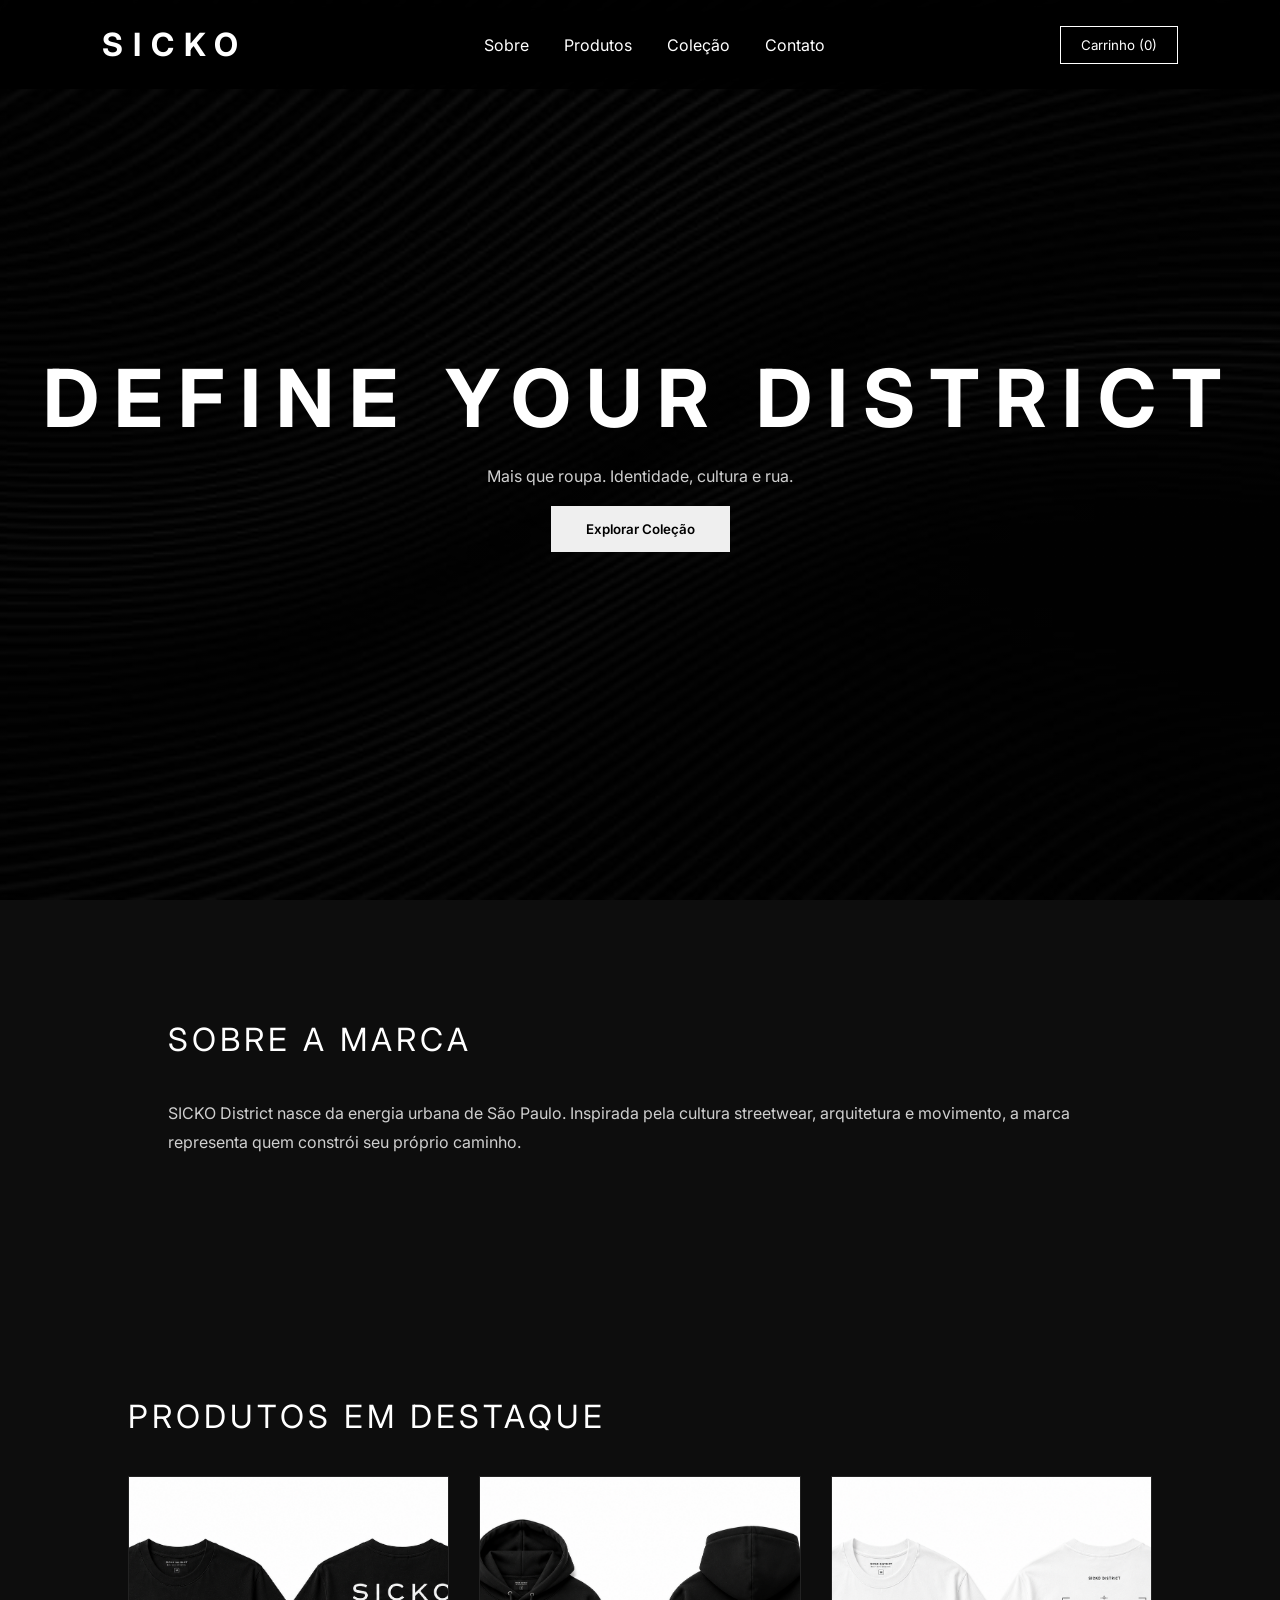
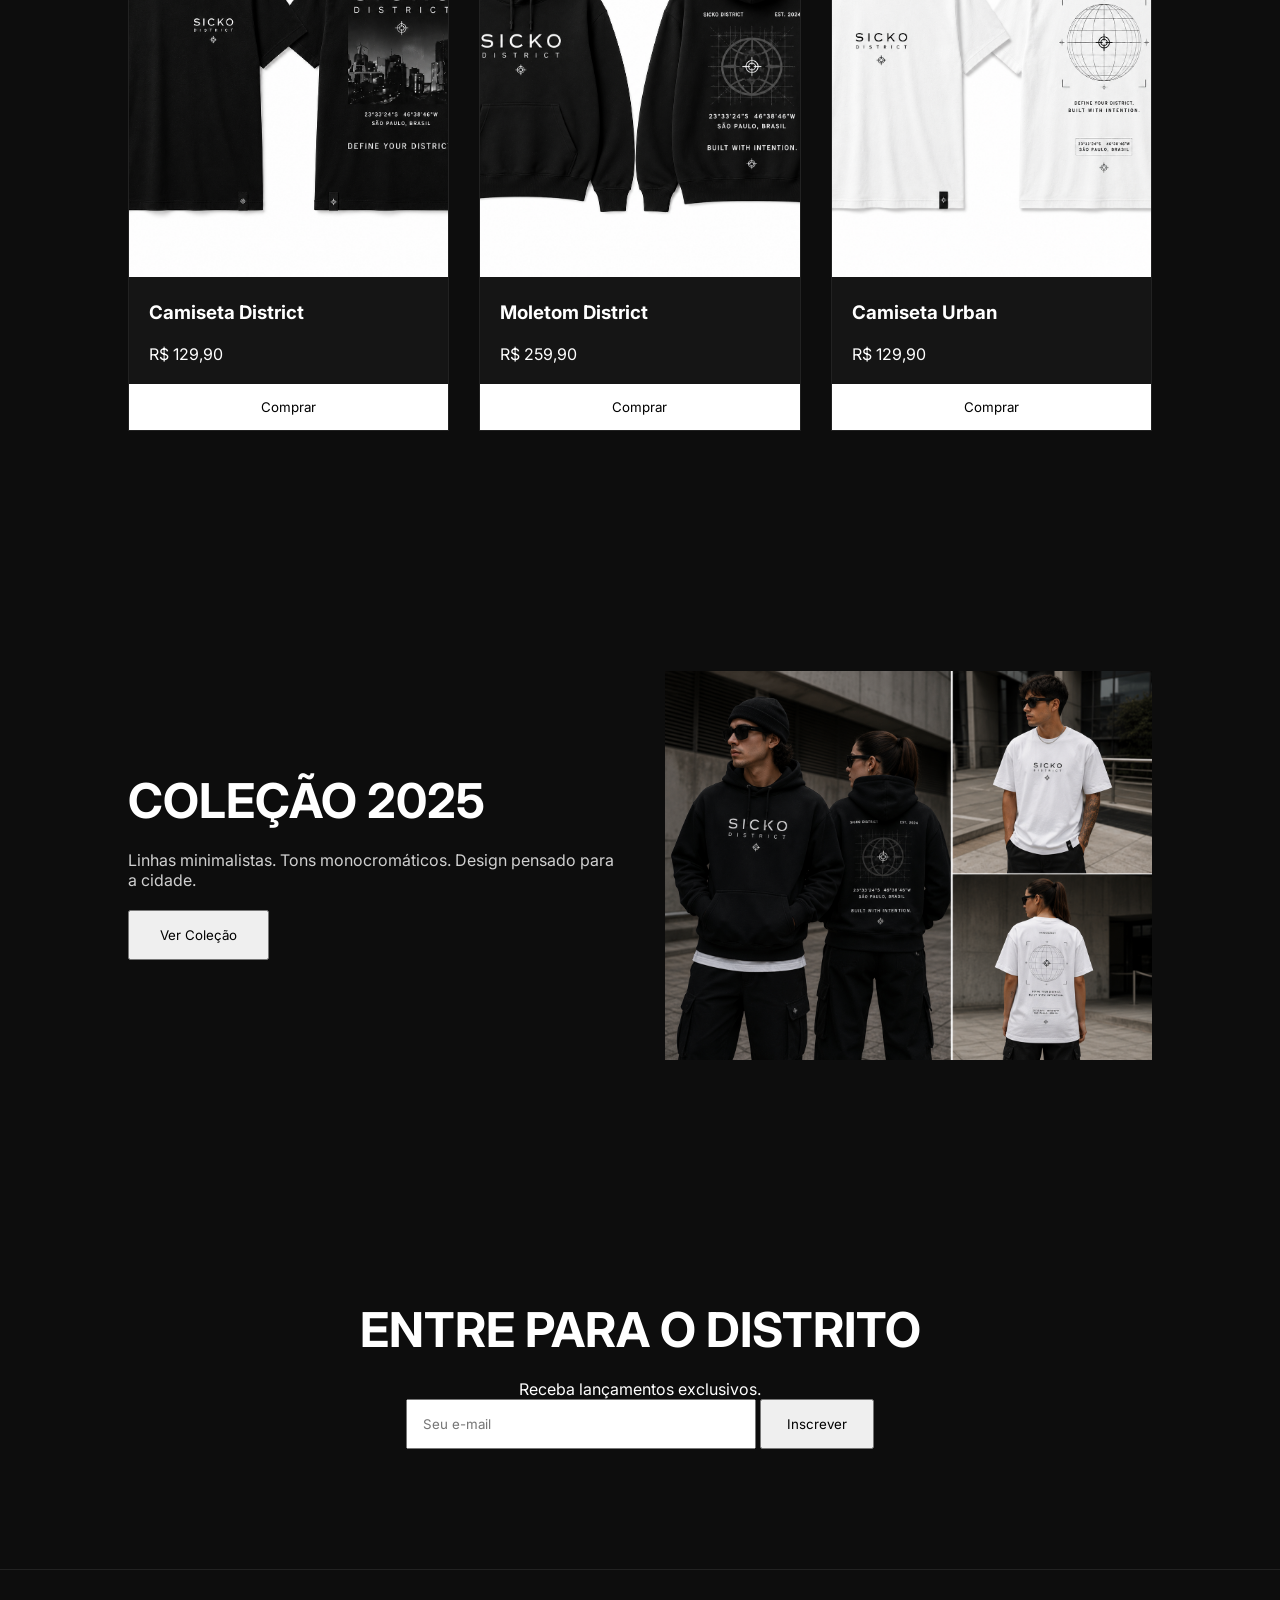
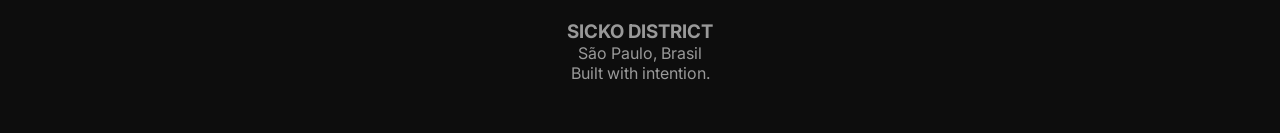
==== index.html @ 74ba01bd "Add files via upload" ====
<!DOCTYPE html>
<html lang="pt-BR">
<head>
    <meta charset="UTF-8">
    <meta name="viewport" content="width=device-width, initial-scale=1.0">
    <title>SICKO District</title>

    <link rel="stylesheet" href="style.css">

    <link href="https://fonts.googleapis.com/css2?family=Inter:wght@300;400;500;600;700&display=swap" rel="stylesheet">
    <link rel="icon" href="imagens/crosshair.png" type="image/x-icon">

</head>
<body>

    <header>
        <a href="#"><div class="logo">
            SICKO
        </div>
        </a>

        <nav>
            <a href="#sobre">Sobre</a>
            <a href="#produtos">Produtos</a>
            <a href="#colecao">Coleção</a>
            <a href="#contato">Contato</a>
        </nav>

        <button class="cart-btn">
            Carrinho (0)
        </button>
    </header>

    <section class="hero">

        <div class="overlay"></div>

        <div class="hero-content">

            <h1>DEFINE YOUR DISTRICT</h1>

            <p>
                Mais que roupa. Identidade, cultura e rua.
            </p>

            <button>
                Explorar Coleção
            </button>

        </div>

    </section>

    <section id="sobre" class="about">

        <div class="section-title">
            SOBRE A MARCA
        </div>

        <p>
            SICKO District nasce da energia urbana de São Paulo.
            Inspirada pela cultura streetwear, arquitetura e movimento,
            a marca representa quem constrói seu próprio caminho.
        </p>

    </section>

    <section id="produtos" class="products">

        <div class="section-title">
            PRODUTOS EM DESTAQUE
        </div>

        <div class="product-grid">

            <div class="product-card">

                <img src="imagens/camisetasickopreto.png">

                <h3>Camiseta District</h3>

                <span>R$ 129,90</span>

                <button>Comprar</button>

            </div>

            <div class="product-card">

                <img src="imagens/moletomsickopreto.png">

                <h3>Moletom District</h3>

                <span>R$ 259,90</span>

                <button>Comprar</button>

            </div>

            <div class="product-card">

                <img src="imagens/camisetasickobranca.png">

                <h3>Camiseta Urban</h3>

                <span>R$ 129,90</span>

                <button>Comprar</button>

            </div>

        </div>

    </section>

    <section id="colecao" class="collection">

        <div class="collection-content">

            <div>
                <h2>COLEÇÃO 2025</h2>

                <p>
                    Linhas minimalistas.
                    Tons monocromáticos.
                    Design pensado para a cidade.
                </p>

                <button>Ver Coleção</button>
            </div>

            <img src="imagens/colecao.png">

        </div>

    </section>

    <section class="newsletter">

        <h2>ENTRE PARA O DISTRITO</h2>

        <p>
            Receba lançamentos exclusivos.
        </p>

        <div>

            <input type="email" placeholder="Seu e-mail">

            <button>Inscrever</button>

        </div>

    </section>

    <footer id="contato">

        <h3>SICKO DISTRICT</h3>

        <p>São Paulo, Brasil</p>

        <p>Built with intention.</p>

    </footer>

</body>
</html>
---- style.css ----
*{
    margin:0;
    padding:0;
    box-sizing:border-box;
    font-family:'Inter',sans-serif;
}

:root{
    --black:#0D0D0D;
    --dark:#2A2A2A;
    --gray:#757575;
    --white:#FFFFFF;
}

body{
    background:var(--black);
    color:var(--white);
}

header{
    position:fixed;
    width:100%;
    display:flex;
    justify-content:space-between;
    align-items:center;
    padding:25px 8%;
    z-index:100;
    background:rgba(0,0,0,.85);
    backdrop-filter:blur(10px);
}

header a {
    text-decoration: none;
    color: var(--white);
}
.logo{
    font-size:2rem;
    letter-spacing:10px;
    font-weight:700;
}

nav{
    display:flex;
    gap:35px;
}

nav a{
    text-decoration:none;
    color:white;
    transition:.3s;
}

nav a:hover{
    opacity:.6;
}

.cart-btn{
    border:1px solid white;
    background:none;
    color:white;
    padding:10px 20px;
    cursor:pointer;
}

.hero{
    height:100vh;

    background:
    linear-gradient(rgba(0,0,0,.6),
    rgba(0,0,0,.7)),
    url(imagens/darkgray.jpg);

    background-size:cover;
    background-position:center;

    display:flex;
    justify-content:center;
    align-items:center;
    text-align:center;
}

.hero h1{
    font-size:5rem;
    letter-spacing:15px;
}

.hero p{
    margin:20px 0;
    color:#d0d0d0;
}

.hero button{
    padding:15px 35px;
    border:none;
    cursor:pointer;
    font-weight:600;
}

.section-title{
    font-size:2rem;
    margin-bottom:40px;
    letter-spacing:4px;
}

.about{
    padding:120px 10%;
    max-width:1200px;
    margin:auto;
}

.about p{
    color:#cfcfcf;
    line-height:1.8;
}

.products{
    padding:120px 10%;
}

.product-grid{
    display:grid;
    grid-template-columns:repeat(auto-fit,minmax(300px,1fr));
    gap:30px;
}

.product-card{
    background:#151515;
    border:1px solid #222;
    transition:.3s;
}

.product-card:hover{
    transform:translateY(-8px);
}

.product-card img{
    width:100%;
    height:400px;
    object-fit:cover;
}

.product-card h3{
    padding:20px;
}

.product-card span{
    display:block;
    padding:0 20px;
}

.product-card button{
    width:100%;
    margin-top:20px;
    padding:15px;
    border:none;
    background:white;
    cursor:pointer;
}

.collection{
    padding:120px 10%;
}

.collection-content{
    display:grid;
    grid-template-columns:1fr 1fr;
    gap:50px;
    align-items:center;
}

.collection img{
    width:100%;
}

.collection h2{
    font-size:3rem;
    margin-bottom:20px;
}

.collection p{
    color:#d0d0d0;
    margin-bottom:20px;
}

.collection button{
    padding:15px 30px;
}

.newsletter{
    padding:120px 10%;
    text-align:center;
}

.newsletter h2{
    font-size:3rem;
    margin-bottom:20px;
}

.newsletter input{
    width:350px;
    padding:15px;
}

.newsletter button{
    padding:15px 25px;
}

footer{
    border-top:1px solid #222;
    text-align:center;
    padding:50px;
    color:#999;
}

@media(max-width:768px){

    nav{
        display:none;
    }

    .hero h1{
        font-size:3rem;
    }

    .collection-content{
        grid-template-columns:1fr;
    }

    .newsletter input{
        width:100%;
        margin-bottom:15px;
    }
}
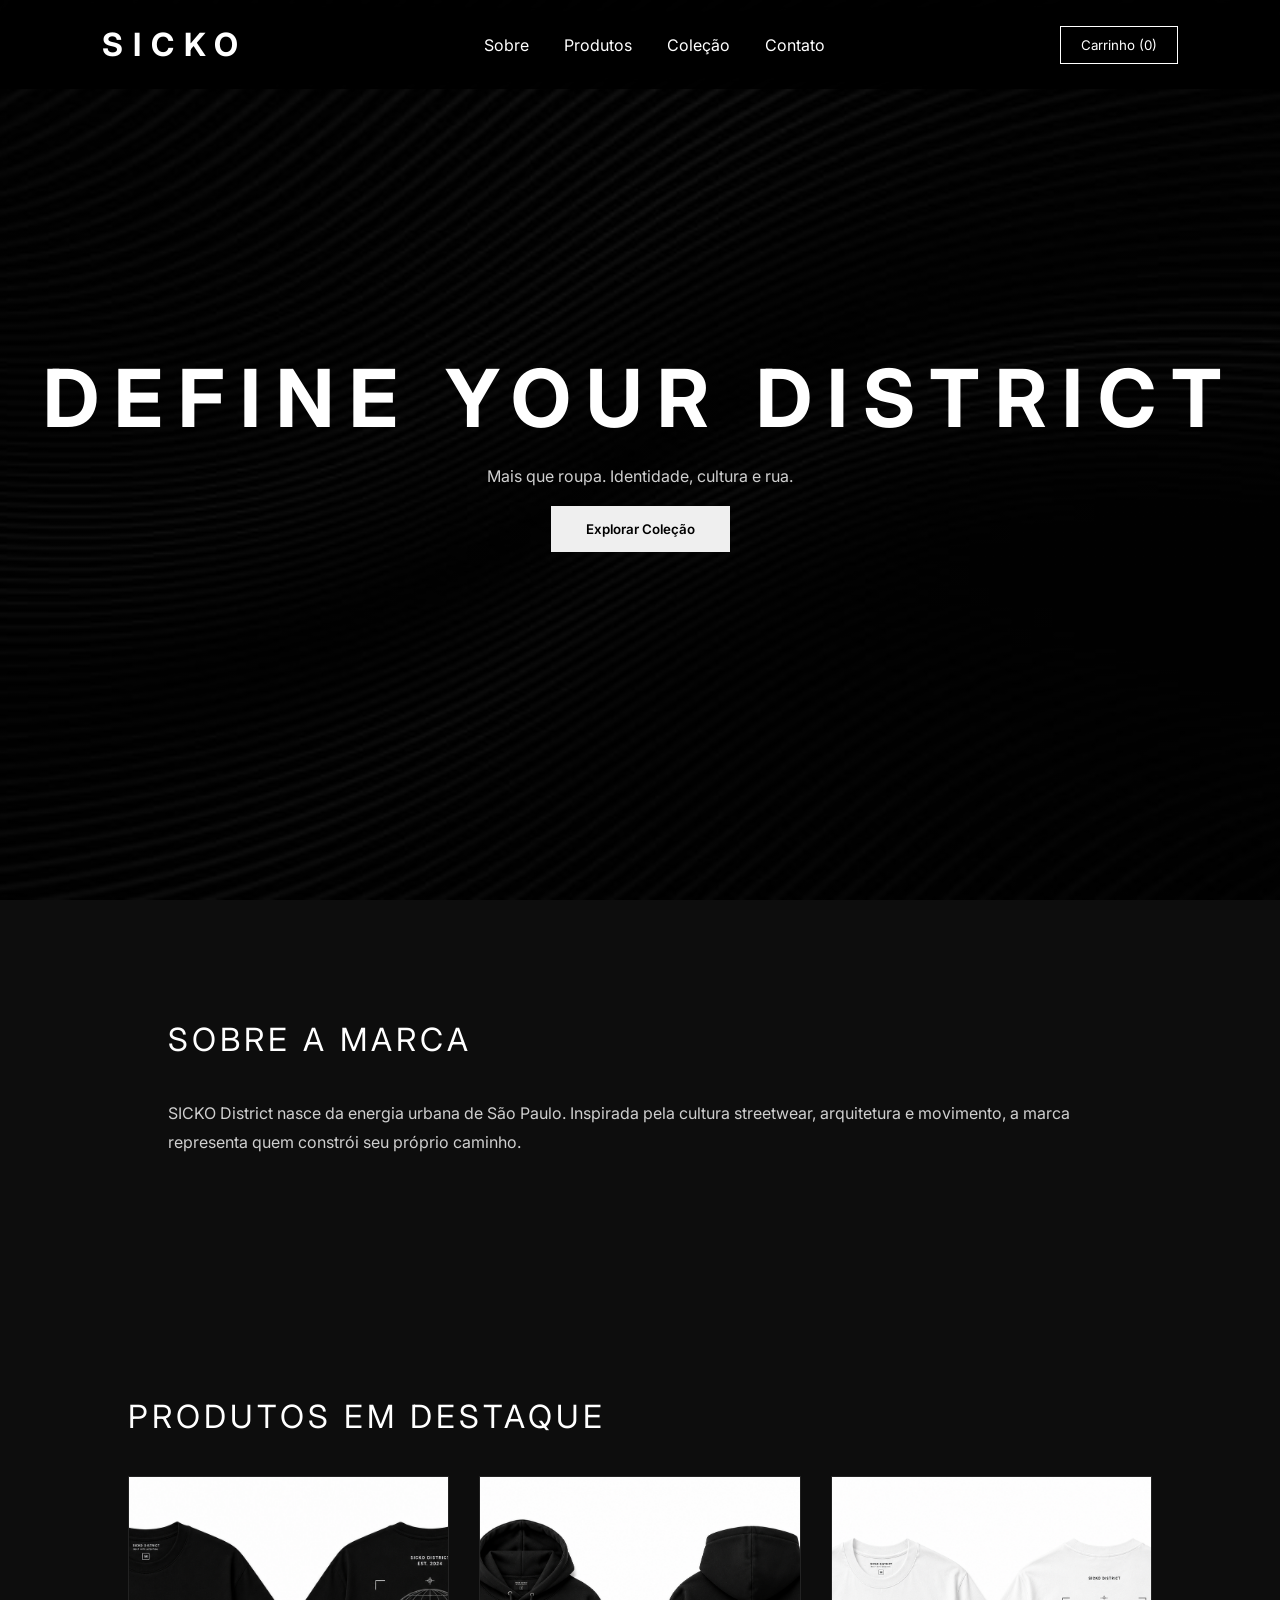
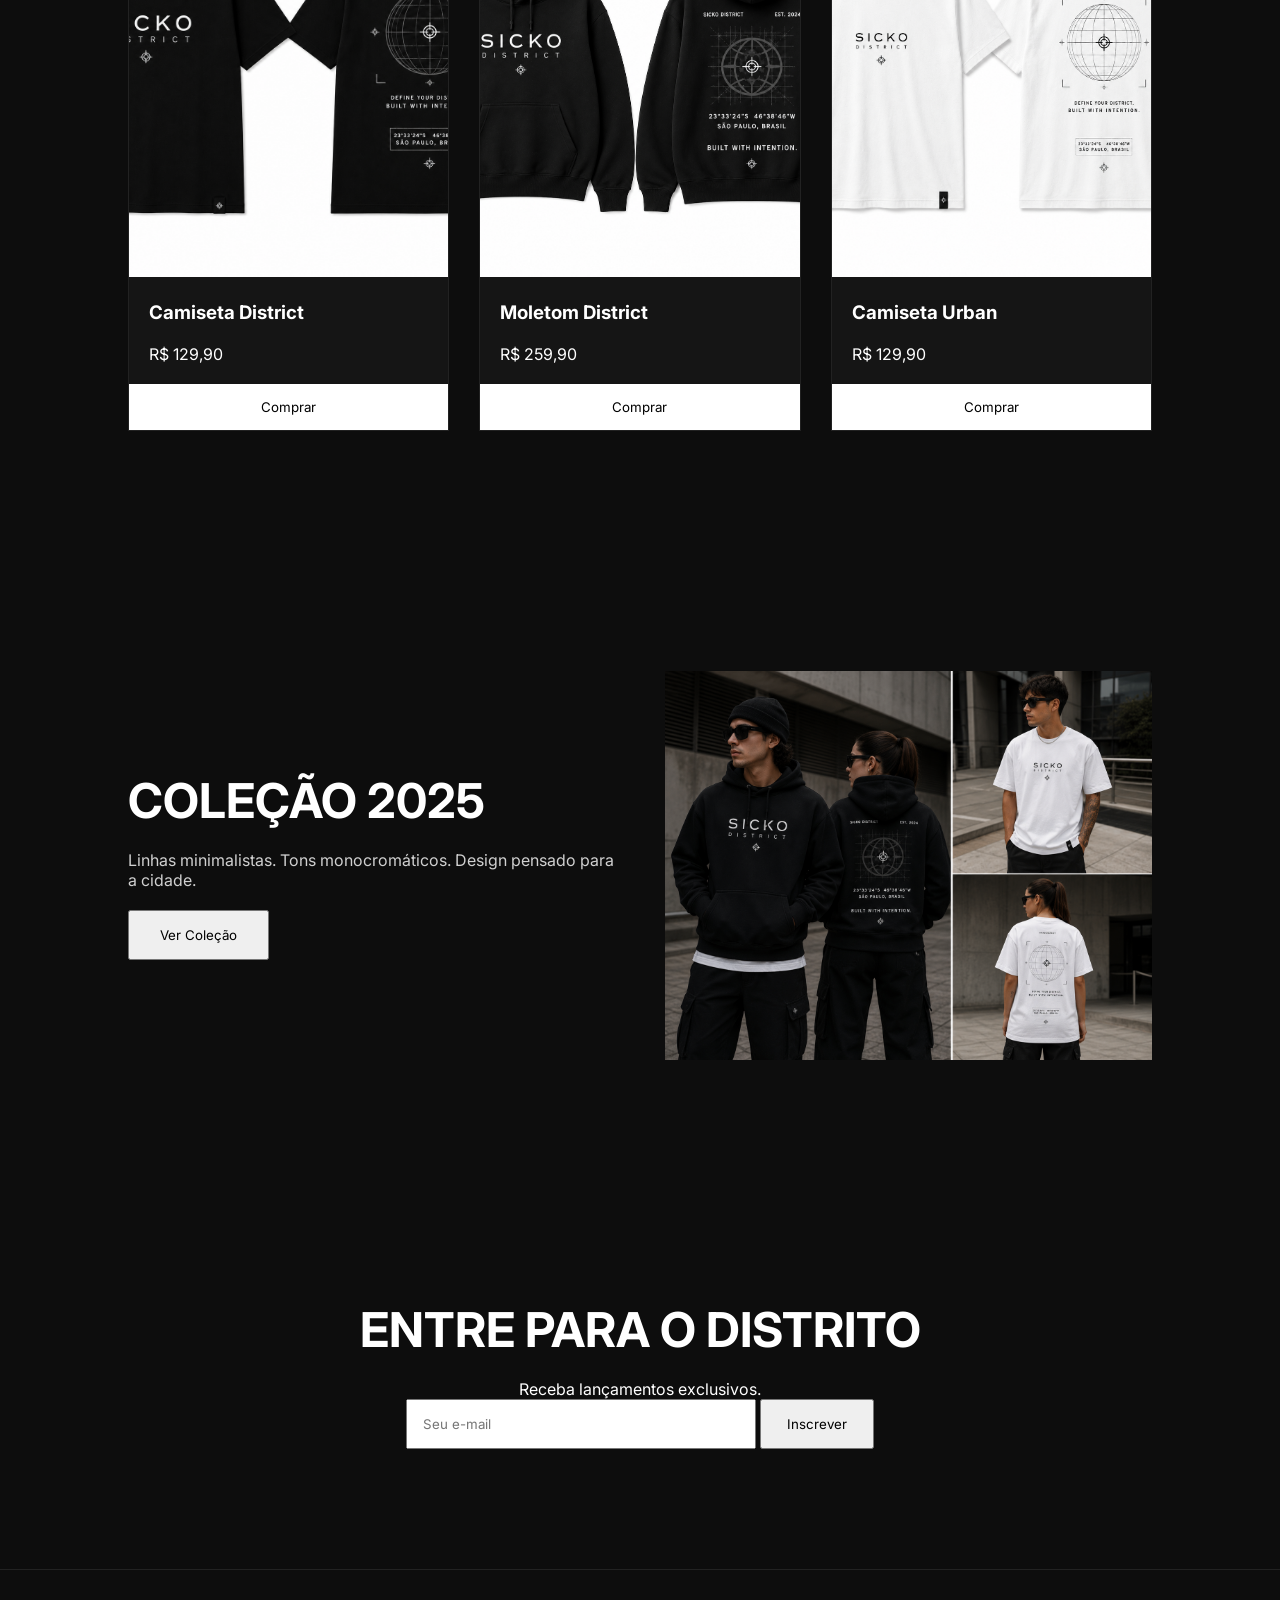
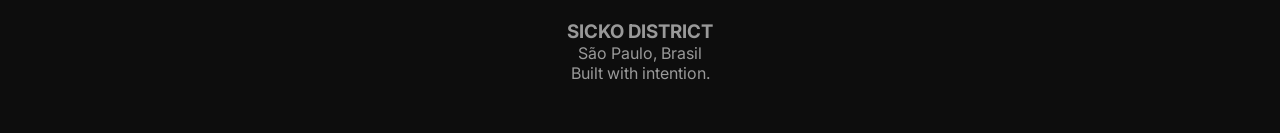
==== commit 9529ea32: "Add files via upload" ====
--- a/index.html
+++ b/index.html
@@ -81,7 +81,7 @@
 
                 <span>R$ 129,90</span>
 
-                <button>Comprar</button>
+                <a href="camisetapreta.html"><button>Comprar</button></a>
 
             </div>
 
@@ -93,7 +93,7 @@
 
                 <span>R$ 259,90</span>
 
-                <button>Comprar</button>
+                <a href="moletom.html"><button>Comprar</button></a>
 
             </div>
 
@@ -105,7 +105,7 @@
 
                 <span>R$ 129,90</span>
 
-                <button>Comprar</button>
+                <a href="camisetabranca.html"><button>Comprar</button></a>
 
             </div>
 
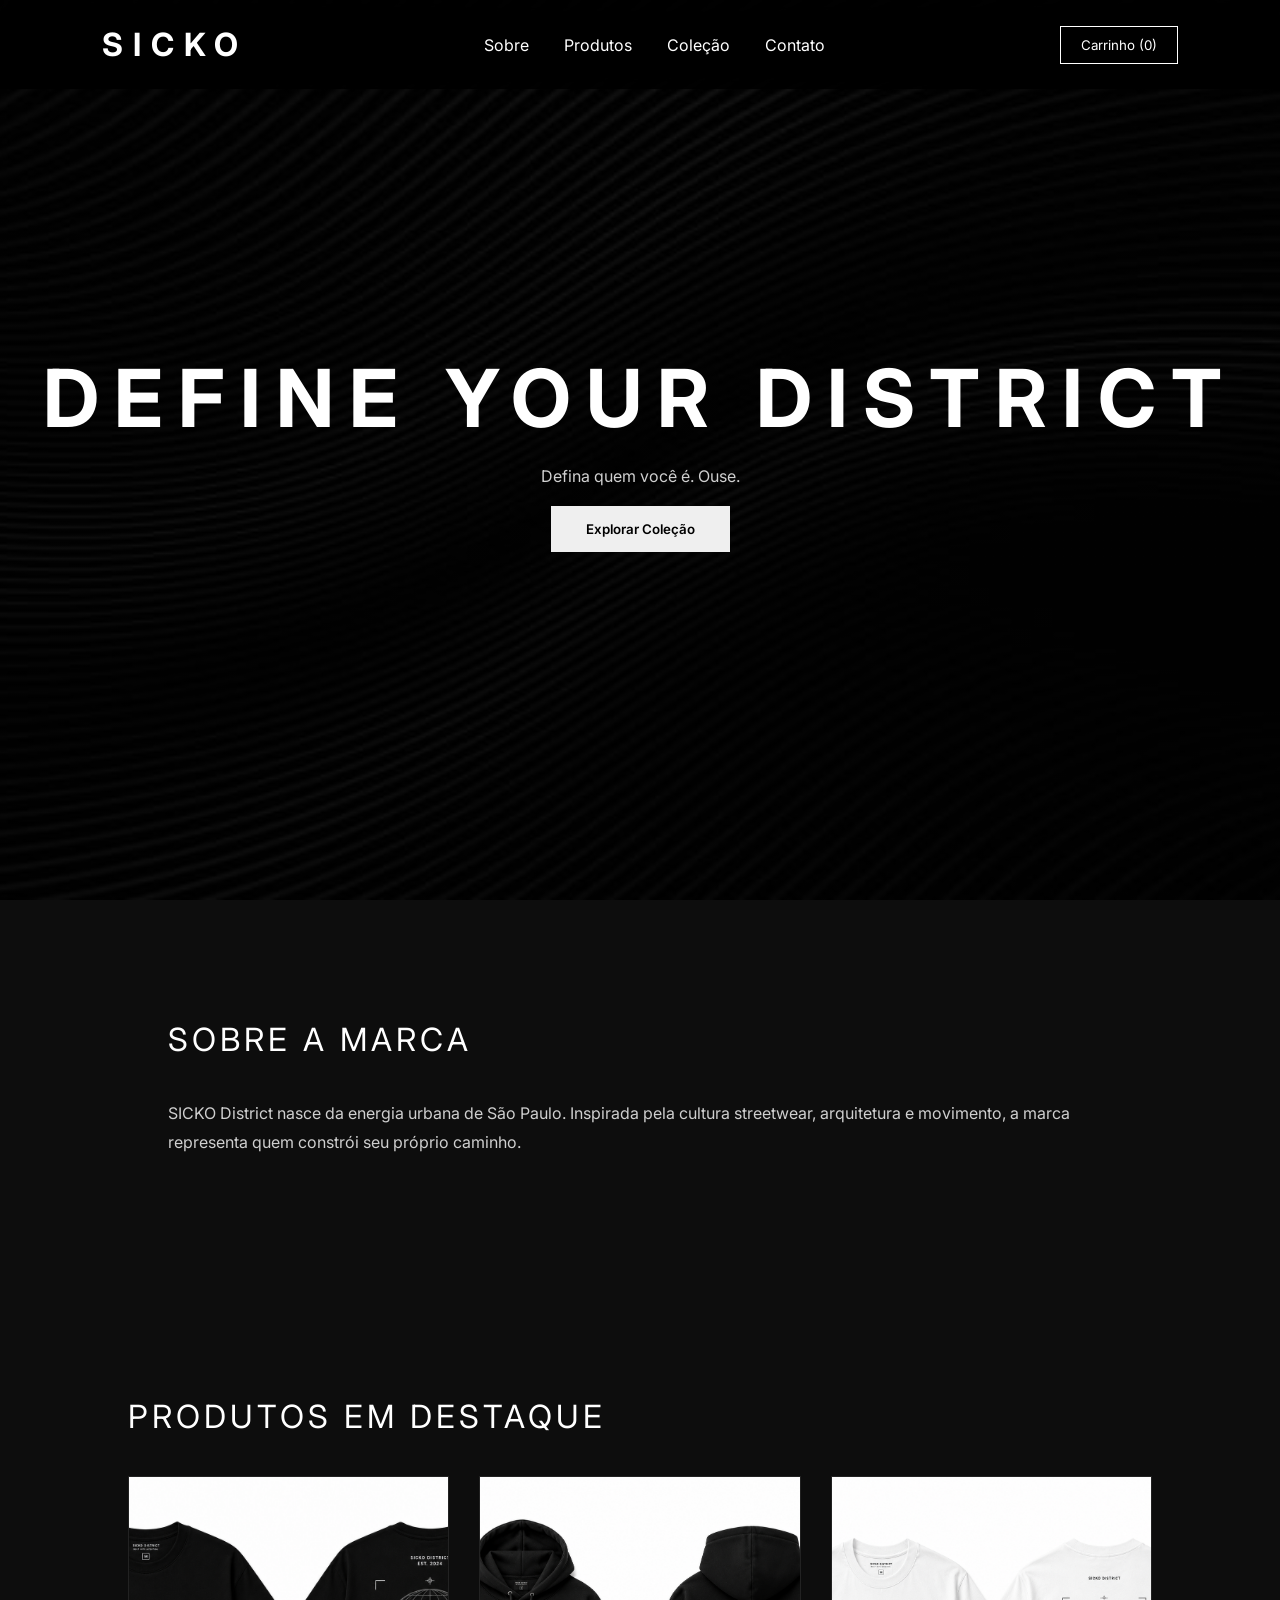
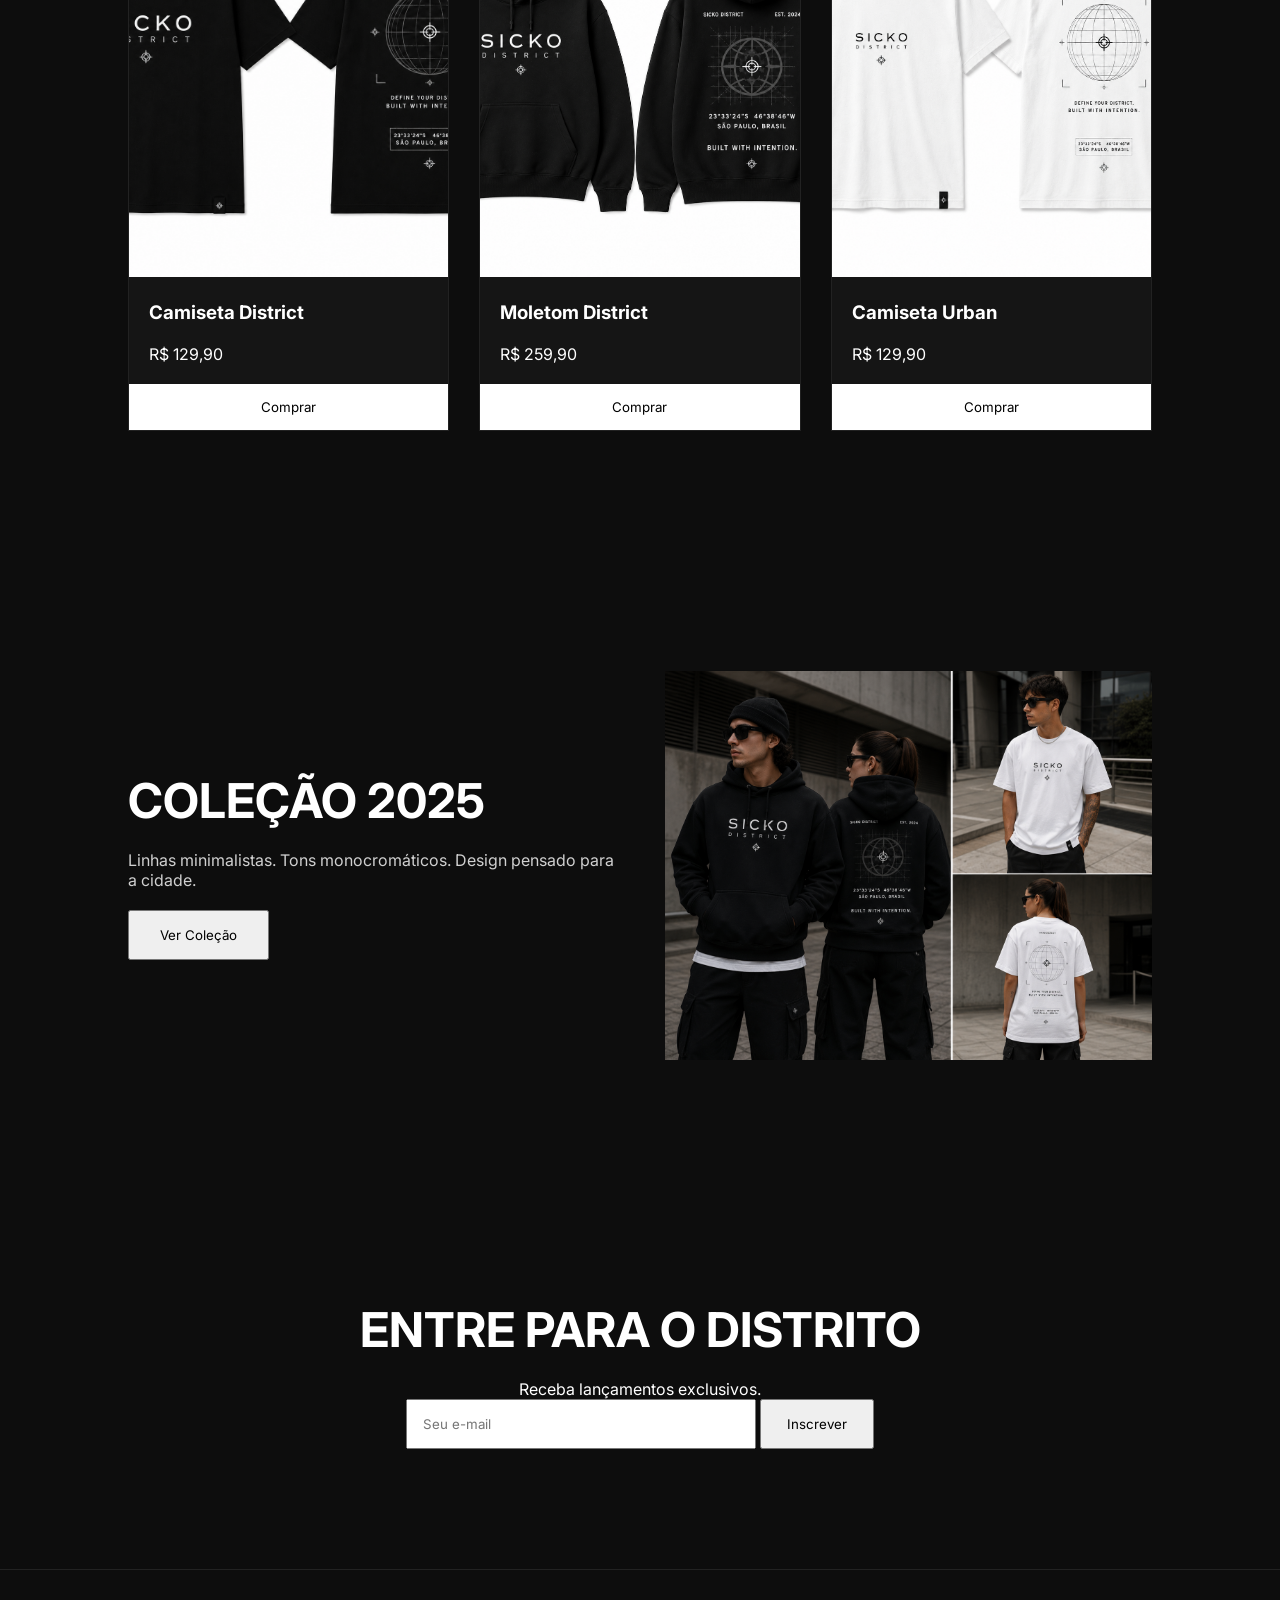
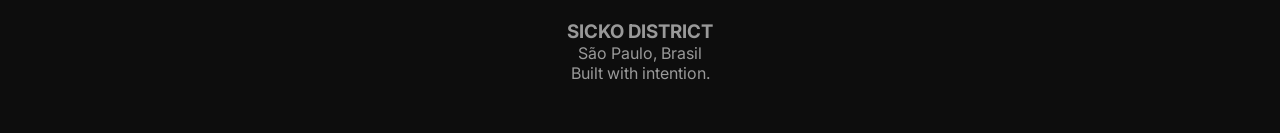
==== commit d9c8c2f4: "Add files via upload" ====
--- a/index.html
+++ b/index.html
@@ -40,7 +40,7 @@
             <h1>DEFINE YOUR DISTRICT</h1>
 
             <p>
-                Mais que roupa. Identidade, cultura e rua.
+                Defina quem você é. Ouse.
             </p>
 
             <button>
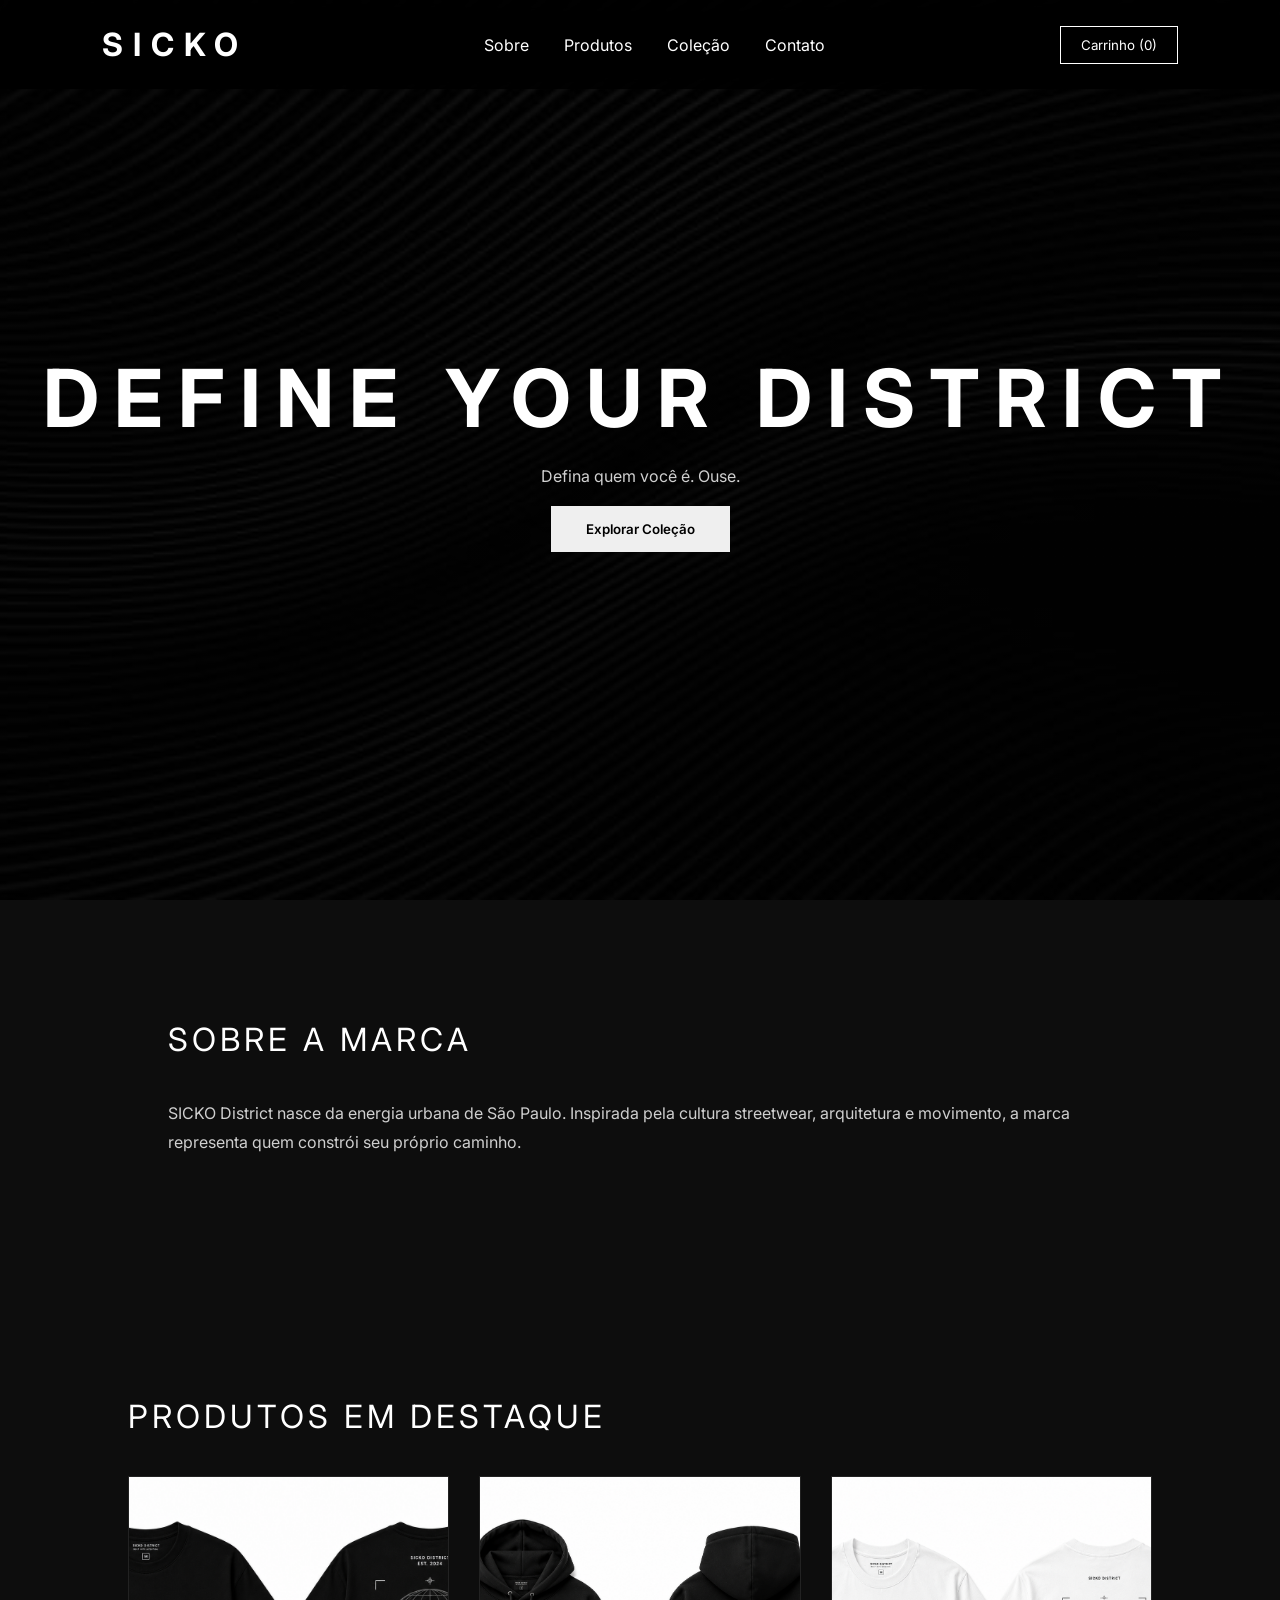
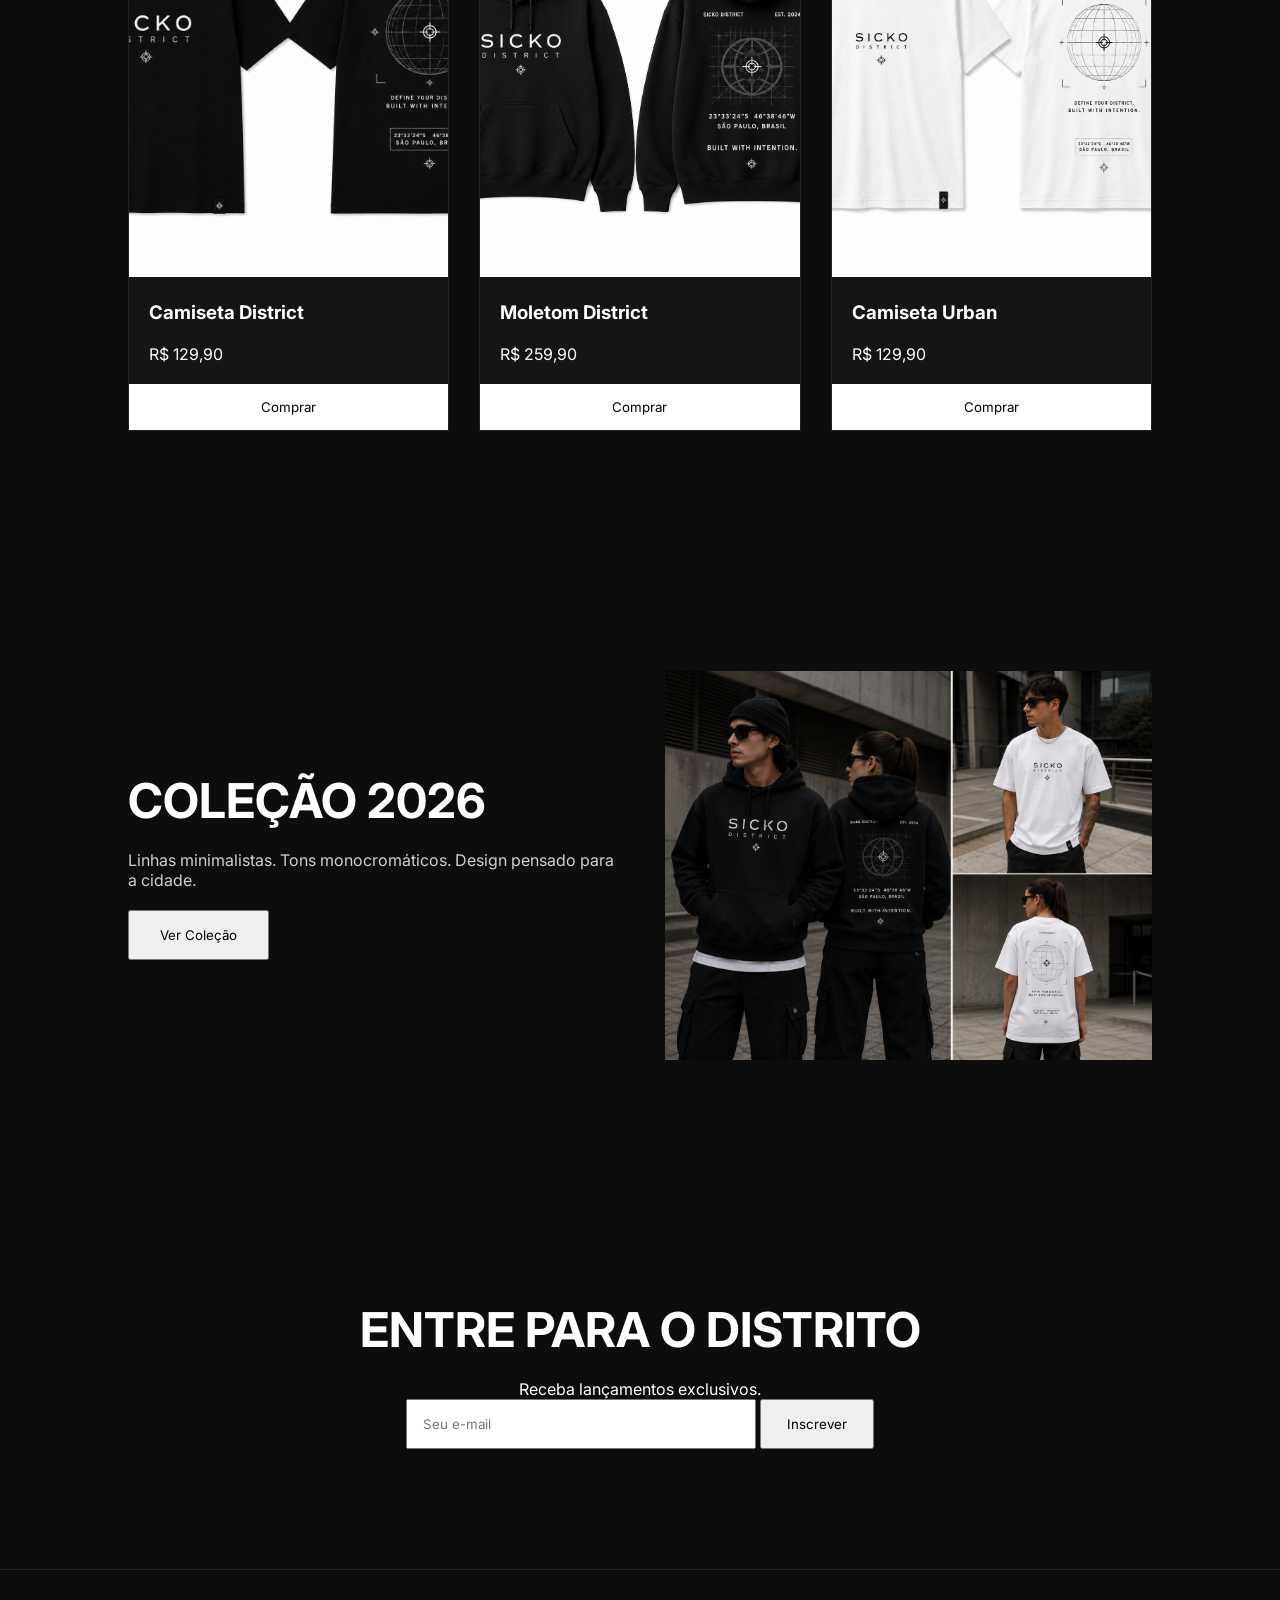
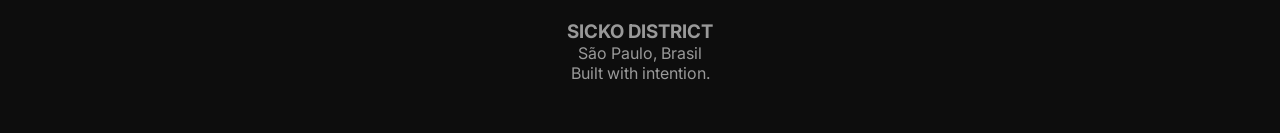
==== commit 392912b8: "Add files via upload" ====
--- a/index.html
+++ b/index.html
@@ -43,9 +43,11 @@
                 Defina quem você é. Ouse.
             </p>
 
+            <a href="#colecao">
             <button>
                 Explorar Coleção
             </button>
+            </a>
 
         </div>
 
@@ -118,7 +120,7 @@
         <div class="collection-content">
 
             <div>
-                <h2>COLEÇÃO 2025</h2>
+                <h2>COLEÇÃO 2026</h2>
 
                 <p>
                     Linhas minimalistas.
